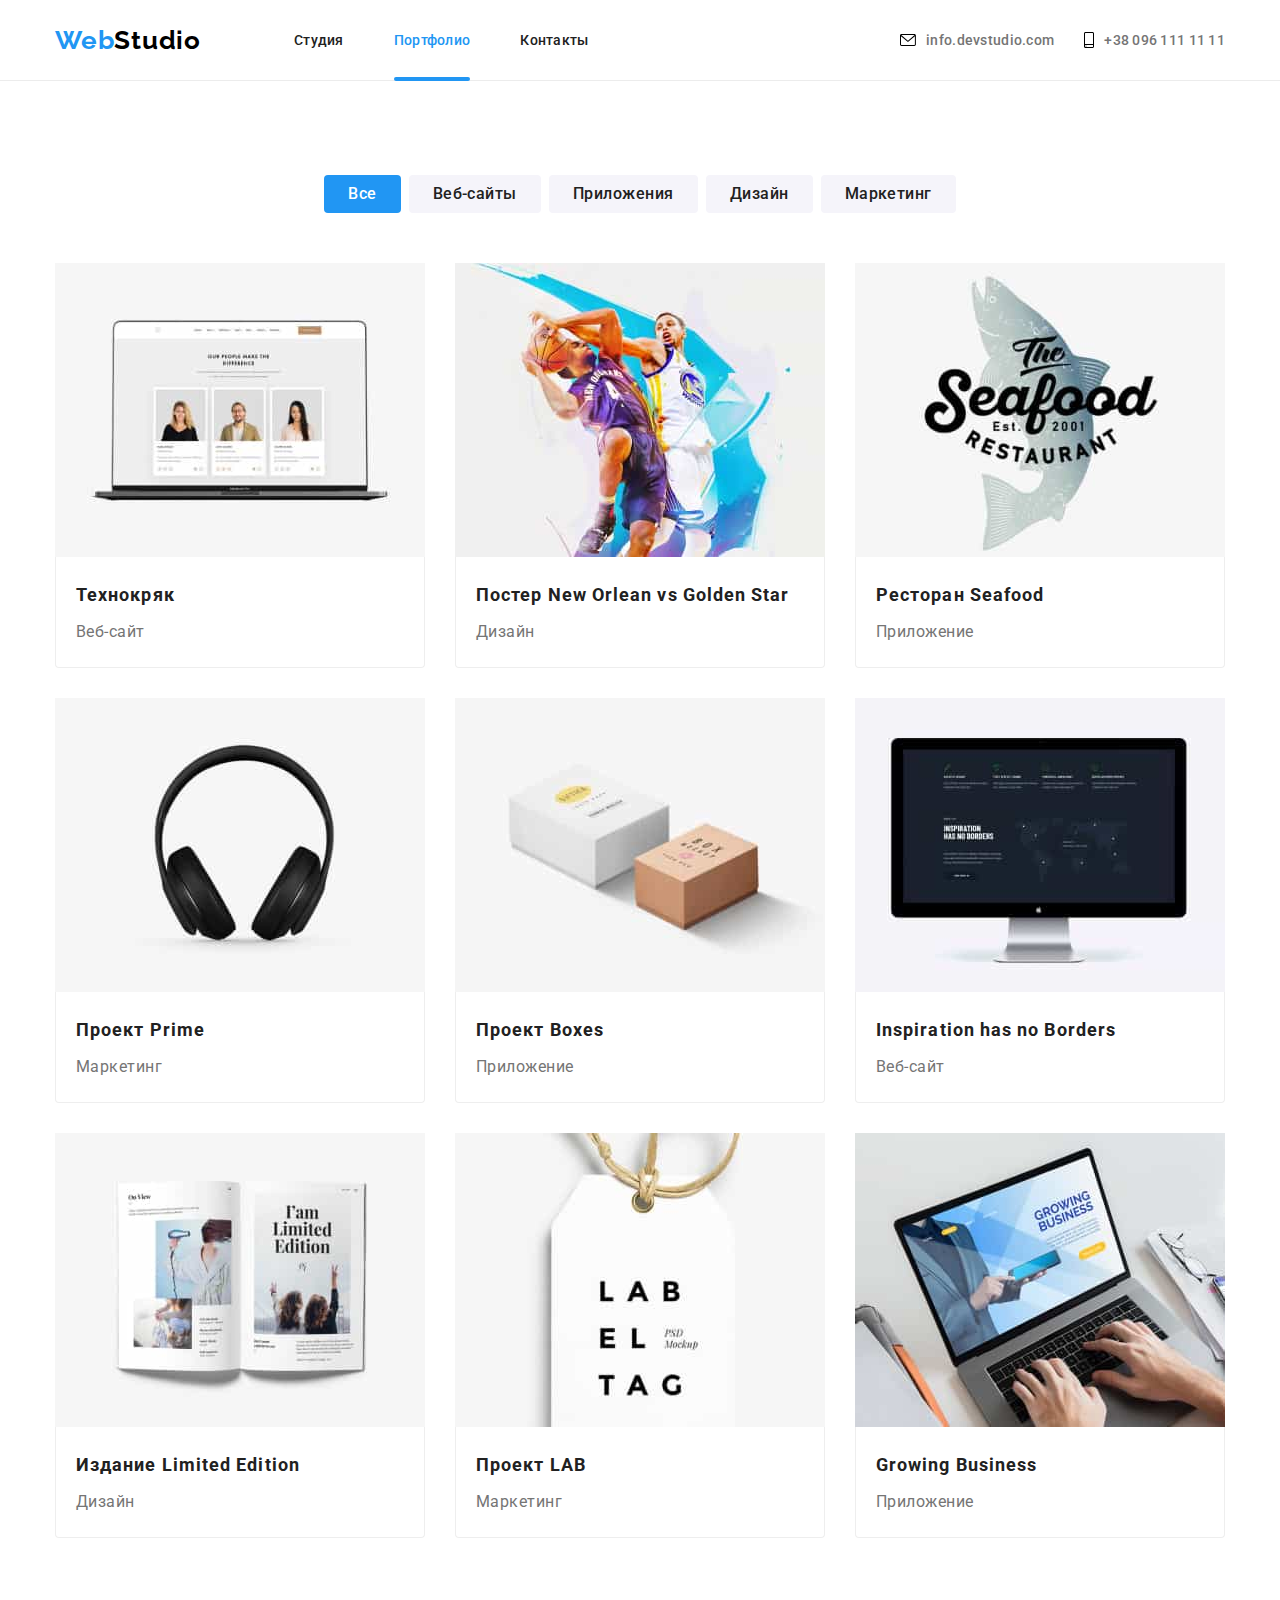
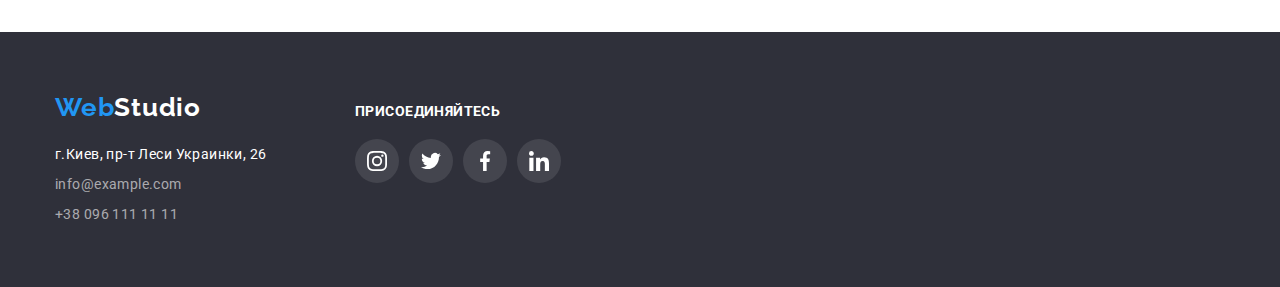
==== portfolio.html @ a5ac617f "Добавляет данные с пред.ДЗ" ====
<!DOCTYPE html>
<html lang="ru">

<head>
    <meta charset="UTF-8">
    <meta http-equiv="X-UA-Compatible" content="IE=edge">
    <meta name="viewport" content="width=device-width, initial-scale=1.0">
    <title>Document</title>
    <link rel="preconnect" href="https://fonts.googleapis.com">
    <link rel="preconnect" href="https://fonts.gstatic.com" crossorigin>
    <link
        href="https://fonts.googleapis.com/css2?family=Raleway:wght@700&family=Roboto:wght@400;500;700;900&display=swap"
        rel="stylesheet">
    <link rel="stylesheet"
        href="https://cdnjs.cloudflare.com/ajax/libs/modern-normalize/1.1.0/modern-normalize.min.css">
    <link rel="stylesheet" href="./css/styles.css" />
</head>

<!--Шапка (баннер)-->

<body>
    <header class="page-header">
        <div class="container main-nav">
            <nav class="nav">
                <a href="./index.html" class="logo">
                    <span>Web</span>Studio
                </a>
    
                <ul class="site-nav list">
                    <li class="site-nav-item"><a class="site-nav-link" href="./index.html">Студия</a></li>
                    <li class="site-nav-item"><a class="site-nav-link current" href="./portfolio.html">Портфолио</a></li>
                    <li class="site-nav-item"><a class="site-nav-link" href="">Контакты</a></li>
                </ul>
            </nav>
    
            <ul class="aside list">
                <li class="aside-item">
    
                    <a href="mailto:info.devstudio.com" class="aside-link">
                        <svg class="email">
                            <use href="./images/symbol-defs.svg#icon-envelope"></use>
                        </svg>
                        info.devstudio.com</a>
    
                </li>
                <li class="aside-item">
    
                    <a href="tel:+380961111111" class="aside-link">
                        <svg class="phone">
                            <use href="./images/symbol-defs.svg#icon-smartphone"></use>
                        </svg>
                        +38 096 111 11 11
                    </a>
    
                </li>
            </ul>
        </div>
    </header>

    <!--Портфолио-->
    <main>

        <section class="portfolio-nav section">
            <div class="container">
                <h1 class="portfolio"> Портфолио </h1>
                <ul class="portfolio-nav-list list">
                    <li class="portfolio-nav-button"><button class="portfolio-button button-all"
                            type="button">Все</button></li>
                    <li class="portfolio-nav-button"><button class="portfolio-button" type="button">Веб-сайты</button>
                    </li>
                    <li class="portfolio-nav-button"><button class="portfolio-button" type="button">Приложения</button>
                    </li>
                    <li class="portfolio-nav-button"><button class="portfolio-button" type="button">Дизайн</button></li>
                    <li class="portfolio-nav-button"><button class="portfolio-button" type="button">Маркетинг</button>
                    </li>
                </ul>

                <ul class="portfolio-list list">
                    <li class="portfolio-item">
                        <a href="#" class="portfolio-link">
                            <div class="image-relative">
                                <img src="./images/drop/img1.jpg" alt="Открытая страница сайта на ноутбуке" width="370"
                                    class="images">
                                    <div class="portfolio-overley">
                                        <p>Для получения перспективного изображения какого-либо предмета проводят из выбранной точки Евклидова пространства
                                            (центра
                                            перспективы) лучи ко всем точкам данного предмета. На пути лучей ставят ту поверхность, на которой желают
                                            получить
                                            изображение. В пересечении проведённых лучей с поверхностью получают искомое изображение предмета.</p>
                                    </div>
                            </div>
                                <div class="portfolio-card">
                                    <h2 class="subtitle">Технокряк</h2>
                                    <p class="text">Веб-сайт</p>
                                </div>
                        </a>
                    </li>
                    <li class="portfolio-item">
                        <a href="" class="portfolio-link">
                            <div class="image-relative">
                            <img src="./images/drop/img2.jpg" alt="Баскетбольные противники" width="370" class="images">
                                <div class="portfolio-overley">
                                    <p>Для получения перспективного изображения какого-либо предмета проводят из выбранной точки Евклидова пространства
                                        (центра
                                        перспективы) лучи ко всем точкам данного предмета. На пути лучей ставят ту поверхность, на которой желают
                                        получить
                                        изображение. В пересечении проведённых лучей с поверхностью получают искомое изображение предмета.</p>
                                </div>
                            </div>
                            <div class="portfolio-card">
                                <h2 class="subtitle">Постер New Orlean vs Golden Star</h2>
                                <p class="text">Дизайн</p>
                            </div>
                        </a>
                    </li>
                    <li class="portfolio-item">
                        <a href="" class="portfolio-link">
                            <div class="image-relative">
                            <img src="./images/drop/img3.jpg" alt="Логотип рыбного ресторана, рыба на фоне названия"
                                width="370" class="images">
                                <div class="portfolio-overley">
                                    <p>Для получения перспективного изображения какого-либо предмета проводят из выбранной точки Евклидова пространства
                                        (центра
                                        перспективы) лучи ко всем точкам данного предмета. На пути лучей ставят ту поверхность, на которой желают
                                        получить
                                        изображение. В пересечении проведённых лучей с поверхностью получают искомое изображение предмета.</p>
                                </div>
                            </div>
                            <div class="portfolio-card">
                                <h2 class="subtitle">Ресторан Seafood</h2>
                                <p class="text">Приложение</p>
                            </div>
                        </a>
                    </li>
                    <li class="portfolio-item">
                        <a href="" class="portfolio-link">
                            <div class="image-relative">
                            <img src="./images/drop/img4.jpg" alt="Наушники" width="370" class="images">
                            <div class="portfolio-overley">
                                <p>Для получения перспективного изображения какого-либо предмета проводят из выбранной точки Евклидова пространства
                                    (центра
                                    перспективы) лучи ко всем точкам данного предмета. На пути лучей ставят ту поверхность, на которой желают
                                    получить
                                    изображение. В пересечении проведённых лучей с поверхностью получают искомое изображение предмета.</p>
                            </div>
                            </div>
                            <div class="portfolio-card">
                                <h2 class="subtitle">Проект Prime</h2>
                                <p class="text">Маркетинг</p>
                            </div>
                        </a>
                    </li>
                    <li class="portfolio-item">
                        <a href="" class="portfolio-link">
                            <div class="image-relative">
                            <img src="./images/drop/img5.jpg" alt="Две картонные коробочки" width="370" class="images">
                            <div class="portfolio-overley">
                                <p>Для получения перспективного изображения какого-либо предмета проводят из выбранной точки Евклидова пространства
                                    (центра
                                    перспективы) лучи ко всем точкам данного предмета. На пути лучей ставят ту поверхность, на которой желают
                                    получить
                                    изображение. В пересечении проведённых лучей с поверхностью получают искомое изображение предмета.</p>
                            </div>
                            </div>
                            <div class="portfolio-card">
                                <h2 class="subtitle">Проект Boxes</h2>
                                <p class="text">Приложение</p>
                            </div>
                        </a>
                    </li>
                    <li class="portfolio-item">
                        <a href="" class="portfolio-link">
                            <div class="image-relative">
                            <img src="./images/drop/img6.jpg" alt="Монитор компьютера" width="370" class="images">
                            <div class="portfolio-overley">
                                <p>Для получения перспективного изображения какого-либо предмета проводят из выбранной точки Евклидова пространства
                                    (центра
                                    перспективы) лучи ко всем точкам данного предмета. На пути лучей ставят ту поверхность, на которой желают
                                    получить
                                    изображение. В пересечении проведённых лучей с поверхностью получают искомое изображение предмета.</p>
                            </div>
                            </div>
                            <div class="portfolio-card">
                                <h2 class="subtitle">Inspiration has no Borders</h2>
                                <p class="text">Веб-сайт</p>
                            </div>
                        </a>
                    </li>
                    <li class="portfolio-item">
                        <a href="" class="portfolio-link">
                            <div class="image-relative">
                            <img src="./images/drop/img7.jpg" alt="Открытая книга" width="370" class="images">
                            <div class="portfolio-overley">
                                <p>Для получения перспективного изображения какого-либо предмета проводят из выбранной точки Евклидова пространства
                                    (центра
                                    перспективы) лучи ко всем точкам данного предмета. На пути лучей ставят ту поверхность, на которой желают
                                    получить
                                    изображение. В пересечении проведённых лучей с поверхностью получают искомое изображение предмета.</p>
                            </div>
                            </div>
                            <div class="portfolio-card">
                                <h2 class="subtitle">Издание Limited Edition</h2>
                                <p class="text">Дизайн</p>
                            </div>
                        </a>
                    </li>
                    <li class="portfolio-item">
                        <a href="" class="portfolio-link">
                            <div class="image-relative">
                            <img src="./images/drop/img8.jpg" alt="Бирка" width="370" class="images">
                            <div class="portfolio-overley">
                                <p>Для получения перспективного изображения какого-либо предмета проводят из выбранной точки Евклидова пространства
                                    (центра
                                    перспективы) лучи ко всем точкам данного предмета. На пути лучей ставят ту поверхность, на которой желают
                                    получить
                                    изображение. В пересечении проведённых лучей с поверхностью получают искомое изображение предмета.</p>
                            </div>
                            </div>
                            <div class="portfolio-card">
                                <h2 class="subtitle">Проект LAB</h2>
                                <p class="text">Маркетинг</p>
                            </div>
                        </a>
                    </li>
                    <li class="portfolio-item">
                        <a href="" class="portfolio-link">
                            <div class="image-relative">
                            <img src="./images/drop/img9.jpg" alt="Руки человека который печатает на ноутбуке"
                                width="370" class="images">
                                <div class="portfolio-overley">
                                    <p>Для получения перспективного изображения какого-либо предмета проводят из выбранной точки Евклидова пространства
                                        (центра
                                        перспективы) лучи ко всем точкам данного предмета. На пути лучей ставят ту поверхность, на которой желают
                                        получить
                                        изображение. В пересечении проведённых лучей с поверхностью получают искомое изображение предмета.</p>
                                </div>
                            </div>
                            <div class="portfolio-card">
                                <h2 class="subtitle">Growing Business</h2>
                                <p class="text">Приложение</p>
                            </div>
                        </a>
                    </li>
                </ul>
            </div>
        </section>
    </main>

    <!-- Футтер -->
    <footer class="footer">
        <div class="container footer-box">
            <div class="contacts">
                <a href="./index.html" class="logo dark">
                    <span>Web</span>Studio
                </a>
                <address class="address">
                    <p class="footer-address">
                        г.Киев, пр-т Леси Украинки, 26
                    </p>
                    <ul class="footer-list list">
                        <li class="footer-item">
                            <a href="mailto:info@example.com" class="footer-link">info@example.com</a>
                        </li>
                        <li class="footer-item">
                            <a href="tel:+380961111111" class="footer-link">+38 096 111 11 11</a>
                        </li>
                    </ul>
                </address>
            </div>
    
            <div class="join">
                <p class="join-subtitle">Присоединяйтесь</p>
                <ul class="footer-social-list">
                    <li class="footer-social-item">
                        <a href="" class="footer-social-link">
                            <svg class="footer-social-icon">
                                <use href="./images/symbol-defs.svg#icon-instagram"> </use>
                            </svg>
                        </a>
                    </li>
                    <li class="footer-social-item">
                        <a href="" class="footer-social-link">
                            <svg class="footer-social-icon">
                                <use href="./images/symbol-defs.svg#icon-twitter"> </use>
                            </svg>
                        </a>
                    </li>
                    <li class="footer-social-item">
                        <a href="" class="footer-social-link">
                            <svg class="footer-social-icon">
                                <use href="./images/symbol-defs.svg#icon-facebook"> </use>
                            </svg>
                        </a>
                    </li>
                    <li class="footer-social-item">
                        <a href="" class="footer-social-link">
                            <svg class="footer-social-icon">
                                <use href="./images/symbol-defs.svg#icon-linkedin"> </use>
                            </svg>
                        </a>
                    </li>
                </ul>
            </div>
        </div>
    
    </footer>

</body>

</html>
---- css/styles.css ----
:root {
  --primary-text-color: #212121;
  --secondary-text-color: #757575;
  --accent-color: #2196f3;
  --primary-white-color: #fff;
  --portfolio-button: #f5f4fa;
  --black-color: #000;
  --background-footer-color: #2f303a;
  --portfolio-item-hover: #eee;
  --social: #afb1b8;
  --overley: rgba(33, 150, 243, 0.9);
}

body {
  background-color: var(--primary-white-color);
  font-family: "Roboto", sans-serif;
  color: var(--primary-text-color);
}

/*Утилиты*/
.list {
  list-style: none;
  margin: 0;
}

h1,
h2,
h3,
p {
  margin-bottom: 0;
  margin-top: 0;
}

/*****************Хедер, шапка страницы******************/
.logo > span {
  color: var(--accent-color);
}

.footer.logo {
  color: var(--primary-white-color);
}

.logo {
  display: block;
  padding-top: 24px;
  padding-bottom: 24px;

  color: var(--black-color);
  text-decoration: none;
  font-family: Raleway;
  font-style: normal;
  font-weight: bold;
  font-size: 26px;
  line-height: 1.192;
  letter-spacing: 0.03em;
}

.logo.dark {
  color: var(--primary-white-color);
  padding-top: 0;
  padding-bottom: 0;
  margin-bottom: 20px;

  /*outline: 2px solid #fff;*/
}

.site-nav-link {
  font-weight: 500;
  font-size: 14px;
  line-height: 1.143;
  letter-spacing: 0.02em;
  text-decoration: none;
  color: var(--primary-text-color);

  transition: color 250ms cubic-bezier(0.4, 0, 0.2, 1) 10ms;
}

.current {
  color: var(--accent-color);
}

.current::after {
  content: "";

  position: absolute;
  left: 0;
  bottom: -1px;
  display: block;
  width: 100%;
  height: 4px;
  border-radius: 2px;
  background-color: var(--accent-color);
}

.grey {
  background-color: var(--portfolio-button);
}

.aside-link {
  display: flex;
  align-items: center;
  text-decoration: none;
  letter-spacing: 0.02em;
  font-weight: 500;
  font-size: 14px;
  line-height: 1.143;
  letter-spacing: 0.02em;
  color: var(--secondary-text-color);

  transition: color 250ms cubic-bezier(0.4, 0, 0.2, 1) 10ms;
}

.site-nav-link:hover,
.site-nav-link:focus,
.aside-link:hover,
.aside-link:focus,
.footer-link:focus,
.footer-link:hover {
  color: var(--accent-color);
}

.aside-link:hover svg,
.aside-link:focus svg {
  fill: var(--accent-color);
}

.container {
  padding: 0 15px;
  width: 1200px;
  margin-right: auto;
  margin-left: auto;
}

.main-nav {
  display: flex;
  align-items: center;
}

.site-nav {
  display: flex;
  margin-left: 93px;
  padding-left: 0;
}

.nav {
  display: flex;
  align-items: center;
}

.site-nav-item {
  position: relative;
  margin: 0;
}

.site-nav-item:not(:last-child) {
  margin-right: 50px;
}

.site-nav-link {
  display: block;
  padding-top: 32px;
  padding-bottom: 32px;
}

.aside {
  display: flex;
  margin-left: auto;
  padding-left: 0;
}

.aside-link {
  padding-top: 32px;
  padding-bottom: 32px;
}

.aside-item + .aside-item {
  margin-left: 30px;
}

.page-header {
  border-bottom: 1px solid #ececec;
}

.email {
  width: 16px;
  height: 12px;
  margin-right: 10px;

  transition: fill 250ms cubic-bezier(0.4, 0, 0.2, 1) 10ms;
}

.phone {
  width: 10px;
  height: 16px;
  margin-right: 10px;

  transition: fill 250ms cubic-bezier(0.4, 0, 0.2, 1) 10ms;
}

/***************Портфолио****************/

.portfolio {
  position: absolute;
  width: 1px;
  height: 1px;
  margin: -1px;
  border: 0;
  padding: 0;
  white-space: nowrap;
  clip-path: inset(100%);
  clip: rect(0 0 0 0);
  overflow: hidden;
}

.portfolio-list {
  display: flex;
  flex-wrap: wrap;
  list-style: none;
  margin: 0;
  padding: 0;
  margin-left: -30px;
  margin-top: -30px;
}

.portfolio-item {
  flex-basis: calc((100% - 3 * 30px) / 3);
  margin-left: 30px;
  margin-top: 30px;
}

.portfolio-nav-button {
  display: block;
}

.portfolio-link {
  display: block;
  text-decoration: none;
  transition: box-shadow 250ms cubic-bezier(0.4, 0, 0.2, 1);
}

.portfolio-link:focus,
.portfolio-link:hover {
  background-color: var(--primary-white-color);
  box-shadow: 0px 1px 1px rgba(0, 0, 0, 0.12), 0px 4px 4px rgba(0, 0, 0, 0.06),
    1px 4px 6px rgba(0, 0, 0, 0.16);
}

.portfolio-nav-button > button:hover,
.portfolio-nav-button > button:focus {
  color: var(--primary-white-color);
  background-color: var(--accent-color);
  cursor: pointer;
  box-shadow: 0px 3px 1px rgba(0, 0, 0, 0.1), 0px 1px 2px rgba(0, 0, 0, 0.08),
    0px 2px 2px rgba(0, 0, 0, 0.12);
  border-radius: 4px;
}
.portfolio-nav-button:not(:last-child) {
  margin-right: 8px;
}

.portfolio-nav-list {
  display: flex;
  padding-left: 0;
  margin-bottom: 50px;
  justify-content: center;
}

.portfolio-button {
  display: block;
  border-radius: 4px;
  border: none;
  margin: 0;
  padding: 6px 24px;

  font-family: inherit;
  font-weight: 500;
  font-size: 16px;
  line-height: 1.625;
  color: var(--primary-text-color);
  background-color: var(--portfolio-button);
  letter-spacing: 0.03em;

  transition-property: background-color, color;
  transition-duration: 250ms;
  transition-timing-function: cubic-bezier(0.4, 0, 0.2, 1);
}

.portfolio-card {
  border-right: 1px solid var(--portfolio-item-hover);
  border-bottom: 1px solid var(--portfolio-item-hover);
  border-left: 1px solid var(--portfolio-item-hover);
  padding: 20px 20px;
  border-radius: 0 0 4px 4px;
}

.portfolio-overley {
  position: absolute;
  top: 100%;
  left: 0;

  padding: 10px 20px;
  width: 370px;
  height: 294px;
  background-color: var(--overley);

  transition-property: transform;
  transition-duration: 500ms;
  transition-delay: 100ms;
  transition-timing-function: cubic-bezier(0.4, 0, 0.2, 1);
}

.portfolio-link:hover .portfolio-overley,
.portfolio-link:focus .portfolio-overley {
  transform: translateY(-100%);
}

.image-relative {
  position: relative;
  overflow: hidden;
}

.portfolio-overley > p {
  font-weight: normal;
  font-size: 18px;
  line-height: 1.556;
  letter-spacing: 0.03em;
  color: var(--primary-white-color);
}

.button-all {
  background-color: var(--accent-color);
  color: var(--primary-white-color);
}

.subtitle {
  color: var(--primary-text-color);
  font-weight: bold;
  font-size: 18px;
  line-height: 2;
  letter-spacing: 0.06em;
  margin-bottom: 4px;
}

.text {
  color: var(--secondary-text-color);
  font-weight: normal;
  font-size: 16px;
  line-height: 1.875;
  letter-spacing: 0.03em;
}

.button {
  border-radius: 4px;
  border-color: transparent;
  width: 200px;
  height: 50px;
  padding: 0;

  font-family: inherit;
  font-weight: 500;
  font-size: 16px;
  line-height: 1.625;
  background-color: var(--portfolio-button);
  color: var(--primary-text-color);
  letter-spacing: 0.06em;

  transition: background-color 250ms cubic-bezier(0.4, 0, 0.2, 1) 510ms;
}

.images {
  display: block;
  width: 100%;
  height: auto;
}

/**************Футтер***********************/

.footer {
  padding-top: 60px;
  padding-bottom: 60px;

  background: var(--background-footer-color);
}

.footer-link {
  color: rgba(255, 255, 255, 0.6);
  font-weight: normal;
  font-size: 14px;
  line-height: 1.714;
  text-decoration: none;
  font-style: normal;
  letter-spacing: 0.03em;

  transition: color 250ms cubic-bezier(0.4, 0, 0.2, 1) 10ms;
}
.footer-address {
  color: var(--primary-white-color);
  font-weight: normal;
  font-size: 14px;
  line-height: 1.714;
  text-decoration: none;
  font-style: normal;
  letter-spacing: 0.03em;
  margin-bottom: 6px;
}

.footer-list {
  justify-content: left;
  padding-left: 0;
}

.footer-item:not(:last-child) {
  margin-bottom: 6px;
}

.join {
  display: block;
  width: 206px;
  height: 80px;
  justify-content: center;
  margin-left: 70px;
}

.join-subtitle {
  font-family: inherit;
  font-weight: bold;
  font-size: 14px;
  line-height: 1.143;
  letter-spacing: 0.03em;
  text-transform: uppercase;
  color: var(--primary-white-color);
  margin-bottom: 20px;
}

.footer-social-link {
  display: flex;
  width: 44px;
  height: 44px;
  border-radius: 50%;
  justify-content: center;
  align-items: center;
  background-color: rgba(255, 255, 255, 0.1);

  transition: background-color 250ms cubic-bezier(0.4, 0, 0.2, 1) 10ms;
}

.footer-social-link:hover,
.footer-social-link:focus {
  background-color: var(--accent-color);
}

.footer-social-list {
  display: flex;
  padding-left: 0;
  margin: 0;
}

.footer-social-item:not(:last-child) {
  margin-right: 10px;
}

.footer-social-icon {
  /*display: block;*/
  width: 20px;
  height: 20px;
  fill: var(--primary-white-color);
}

.footer-social-item {
  display: flex;
  list-style: none;
  height: auto;
}

.footer-box {
  display: flex;
  align-items: baseline;
}

.contacts {
  min-width: 230px;
}

/***************Главная страница****************/
.title {
  font-weight: 900;
  font-size: 44px;
  line-height: 1.364;
  color: var(--primary-white-color);
  text-transform: uppercase;
  letter-spacing: 0.06em;
}
.banner {
  background: var(--background-footer-color);
  text-align: center;
  max-width: 1600px;
  margin-right: auto;
  margin-left: auto;
  background-image: linear-gradient(
      rgba(47, 48, 58, 0.4),
      rgba(47, 48, 58, 0.4)
    ),
    url(../images/img10.jpg);
  background-size: cover;
  background-repeat: no-repeat;
}
.features-subtitle {
  margin: 0 0 10px 0;

  color: var(--primary-text-color);
  font-style: normal;
  font-weight: bold;
  font-size: 14px;
  line-height: 1.143;
  text-transform: uppercase;
  letter-spacing: 0.03em;
}
.features-text {
  margin: 0;

  color: var(--secondary-text-color);
  font-weight: normal;
  font-size: 14px;
  line-height: 1.714;
  letter-spacing: 0.03em;
}
.features-list {
  display: flex;
}

.features-item {
  width: 270px;
  text-align: left;
}
.features-item:not(:last-child) {
  margin-right: 30px;
}

/********Чем мы занимаемся***************/

.subject {
  text-align: center;

  color: var(--primary-text-color);

  font-style: normal;
  font-weight: bold;
  font-size: 36px;
  line-height: 1.167;
  letter-spacing: 0.03em;
}

.subject-list {
  display: flex;
  padding-left: 0;
}

.subject-item {
  position: relative;
  box-shadow: 0px 4px 4px rgba(0, 0, 0, 0.25);
}

.subject-image-box {
  position: absolute;
  bottom: 0;
  left: 0;

  display: flex;
  justify-content: center;
  align-items: center;

  width: 370px;
  height: 70px;
  /* outline: 2px solid blueviolet; */
  background-color: rgba(47, 48, 58, 0.8);
}

.subject-image-box > p {
  color: var(--primary-white-color);
  font-weight: bold;
  font-size: 14px;
  line-height: 1.143;
  text-align: center;
  letter-spacing: 0.03em;
  text-transform: uppercase;
}
/************Наша команда************/

.our-team-name {
  text-align: center;
  margin-bottom: 10px;

  font-weight: 500;
  font-size: 16px;
  line-height: 1.188;
  letter-spacing: 0.03em;
  color: var(--primary-text-color);
}

.our-team-text {
  text-align: center;

  font-weight: normal;
  font-size: 16px;
  line-height: 1.188;
  letter-spacing: 0.03em;
  color: var(--secondary-text-color);
  margin-bottom: 16px;
}

.our-team-list {
  display: flex;
  padding-left: 0;
}

.our-team-item {
  background-color: var(--primary-white-color);

  width: 270px;
  box-shadow: 0px 1px 3px rgba(0, 0, 0, 0.12), 0px 1px 1px rgba(0, 0, 0, 0.14),
    0px 2px 1px rgba(0, 0, 0, 0.2);
  border-radius: 0 0 4px 4px;
}

.our-team-item:not(:last-child) {
  margin-right: 30px;
}

.images-team {
  display: block;
  max-width: 100%;
  height: auto;
}

.team-name-text {
  padding: 30px 32px;
}

.social {
  display: flex;
  width: 206px;
  height: 44px;
  fill: var(--social);
}

.social-link {
  display: flex;
  width: 44px;
  height: 44px;
  border-radius: 50%;
  background-color: var(--primary-white-color);
  align-items: center;
  justify-content: center;

  transition: background-color 250ms cubic-bezier(0.4, 0, 0.2, 1) 10ms;
}

.social-list {
  display: flex;
  list-style-type: none;
  padding: 0;
  justify-content: center;
}

.social-item:not(:last-child) {
  margin-right: 10px;
}

.social-icon {
  width: 20px;
  height: 20px;
  fill: var(--social);

  transition: fill 250ms cubic-bezier(0.4, 0, 0.2, 1) 10ms;
}

.social-link:hover svg,
.social-link:focus svg {
  fill: var(--primary-white-color);
  cursor: pointer;
}

.social-link:hover,
.social-link:focus {
  background-color: var(--accent-color);
}

.social-item {
  display: flex;
  height: auto;
}

/******************* Наши клиенты *********************/

.clients-list {
  display: flex;
  list-style-type: none;
  padding: 0;
  margin-top: 0;
  margin-bottom: 0;
  justify-content: center;
}

.clients-logo {
  fill: var(--social);
  width: 106px;
  height: 60px;

  transition-property: fill;
  transition-duration: 250ms;
  transition-timing-function: cubic-bezier(0.4, 0, 0.2, 1);
  transition-delay: 50ms;
}

.clients-link {
  display: flex;
  justify-content: center;
  align-items: center;
  width: 170px;
  height: 92px;

  border: 1px solid var(--social);
  border-radius: 4px;
  cursor: pointer;

  transition-property: border-color;
  transition-duration: 250ms;
  transition-timing-function: cubic-bezier(0.4, 0, 0.2, 1);
  transition-delay: 50ms;
}

.clients-item:not(:last-child) {
  margin-right: 30px;
}

.clients-item {
  border-color: var(--social);
}

.clients-link:hover svg,
.clients-link:focus svg {
  fill: var(--accent-color);
}

.clients-link:hover,
.clients-link:focus {
  border-color: var(--accent-color);
  cursor: pointer;
  /* opacity: 1; */
}

/* *************Кнопка баннера ********************/
.banner > button {
  font-style: normal;
  font-weight: bold;
  font-size: 16px;
  line-height: 1.875;
  letter-spacing: 0.06em;
  color: var(--primary-white-color);
  background-color: #188ce8;
}

.banner > button:focus,
.banner > button:hover {
  color: var(--primary-white-color);
  cursor: pointer;
  background-color: var(--accent-color);
}

.banner {
  padding-top: 200px;
  padding-bottom: 200px;
}

.subject {
  margin-bottom: 50px;
}

.subject-item {
  width: 370px;
  height: 294px;
}
.subject-item:not(:last-child) {
  margin-right: 30px;
}

.section {
  padding-top: 94px;
  padding-bottom: 94px;
}

.works-section {
  padding-top: 0;
}

.features-icon {
  display: flex;
  justify-content: center;
  align-items: center;
  text-align: center;
  list-style: none;
  /* padding: 25px 100px; */
  margin-bottom: 30px;

  width: 270px;
  height: 120px;
  background: var(--portfolio-button);
  border-radius: 4px;
}

/************Модальное окно****************/
.backdrop {
  position: fixed;
  top: 0;
  left: 0;

  background-color: rgba(0, 0, 0, 0.2);
  width: 100%;
  height: 100%;

  opacity: 1;
  transform: scale(100px);
  transition: opacity 250ms cubic-bezier(0.4, 0, 0.2, 1);
}

.backdrop.is-hidden {
  opacity: 0;
  pointer-events: none;
}

.backdrop.is-hidden .modal {
  transform: translate(-50%, -50%) scale(0);
}
.modal {
  position: absolute;
  top: 50%;
  left: 50%;
  transform: translate(-50%, -50%) scale(1);
  transition: transform 250ms cubic-bezier(0.4, 0, 0.2, 1);

  height: 581px;
  width: 528px;
  background-color: white;
}

.modal-close {
  position: absolute;
  width: 18px;
  height: 18px;
  top: 50%;
  left: 50%;
  transform: translate(-50%, -50%);
}

.button-close {
  position: absolute;
  top: 8px;
  right: 8px;
  width: 30px;
  height: 30px;
  border-radius: 15px;
  border-color: rgba(0, 0, 0, 0.1);
  background-color: var(--primary-white-color);
}
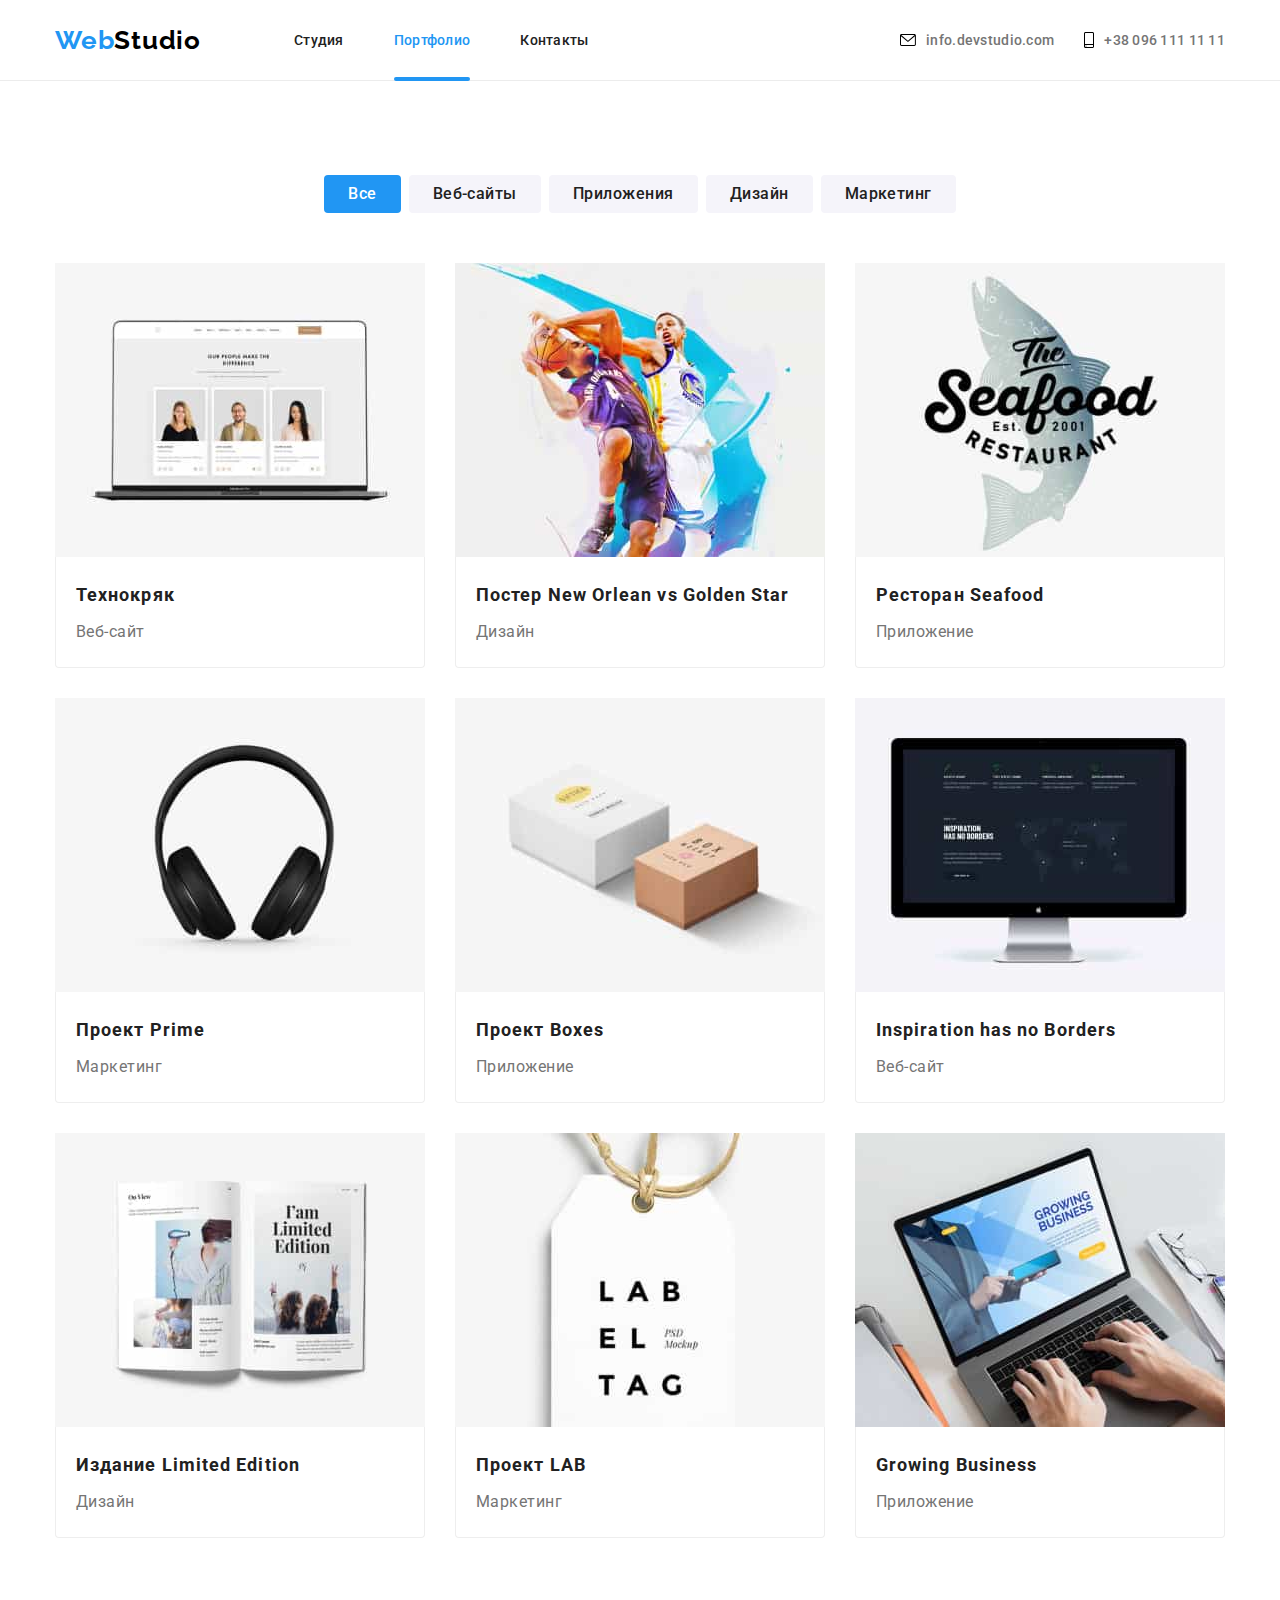
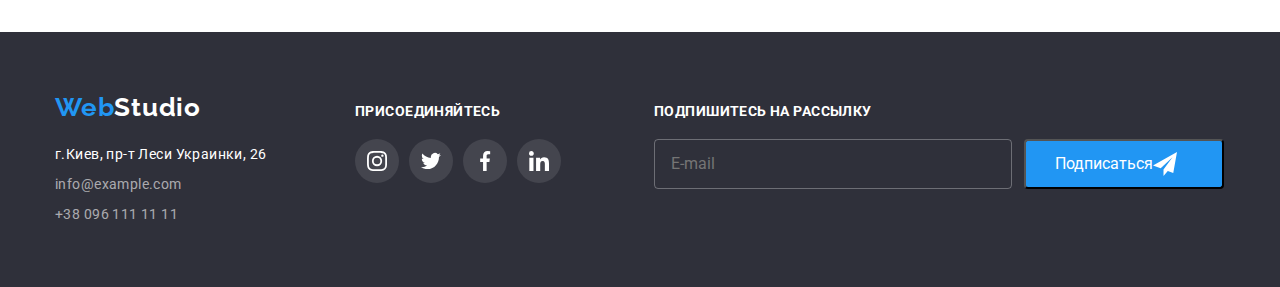
==== commit 51eaf57f: "Выполняет задание 6 ДЗ" ====
--- a/portfolio.html
+++ b/portfolio.html
@@ -269,7 +269,7 @@
             </div>
     
             <div class="join">
-                <p class="join-subtitle">Присоединяйтесь</p>
+                <p class="subscribe-text">Присоединяйтесь</p>
                 <ul class="footer-social-list">
                     <li class="footer-social-item">
                         <a href="" class="footer-social-link">
@@ -301,7 +301,23 @@
                     </li>
                 </ul>
             </div>
-        </div>
+            
+            <div class="subscribe">
+                <p class="subscribe-text">Подпишитесь на рассылку</p>
+                <form class="subsc">
+                    <label class="footer-mail-label">
+                        <input class="footer-mail-input" name="subscribe" type="email" placeholder="E-mail">
+                    </label>
+                    <button class="button-subscribe" type="submit">
+                        Подписаться
+                        <svg class="subscribe-icon" width="24px" heigth="24px">
+                            <use href="/images/symbol-defs.svg#icon-send"></use>
+                        </svg>
+                    </button>
+                </form>
+            </div>
+            
+            </div>
     
     </footer>
 
--- a/css/styles.css
+++ b/css/styles.css
@@ -5,6 +5,7 @@
   --primary-white-color: #fff;
   --portfolio-button: #f5f4fa;
   --black-color: #000;
+  --button-hover: #188ce8;
   --background-footer-color: #2f303a;
   --portfolio-item-hover: #eee;
   --social: #afb1b8;
@@ -421,7 +422,7 @@
   margin-left: 70px;
 }
 
-.join-subtitle {
+.subscribe-text {
   font-family: inherit;
   font-weight: bold;
   font-size: 14px;
@@ -757,14 +758,14 @@
   line-height: 1.875;
   letter-spacing: 0.06em;
   color: var(--primary-white-color);
-  background-color: #188ce8;
+  background-color: var(--accent-color);
 }
 
 .banner > button:focus,
 .banner > button:hover {
   color: var(--primary-white-color);
   cursor: pointer;
-  background-color: var(--accent-color);
+  background-color: var(--button-hover);
 }
 
 .banner {
@@ -841,6 +842,7 @@
   height: 581px;
   width: 528px;
   background-color: white;
+  border-radius: 4px;
 }
 
 .modal-close {
@@ -850,6 +852,7 @@
   top: 50%;
   left: 50%;
   transform: translate(-50%, -50%);
+  transition: fill 250ms cubic-bezier(0.4, 0, 0.2, 1);
 }
 
 .button-close {
@@ -862,3 +865,212 @@
   border-color: rgba(0, 0, 0, 0.1);
   background-color: var(--primary-white-color);
 }
+
+.button-close:hover .modal-close,
+.button-close:focus .modal-close {
+  fill: var(--accent-color);
+}
+.form {
+  width: 100%;
+  margin-left: auto;
+  margin-right: auto;
+  padding: 40px;
+}
+
+.form-field {
+  position: relative;
+  display: flex;
+  flex-direction: column;
+  margin-bottom: 10px;
+}
+
+.textarea-field {
+  display: flex;
+  flex-direction: column;
+  margin-bottom: 20px;
+  padding: 0;
+}
+
+.checkbox-field {
+  /* display: flex; */
+  /* justify-content: center; */
+  margin-bottom: 30px;
+  font-weight: normal;
+  font-size: 14px;
+  line-height: 1.714;
+  letter-spacing: 0.03em;
+  color: var(--secondary-text-color);
+}
+
+.checkbox-field a {
+  color: var(--accent-color);
+}
+
+.form-label {
+  color: var(--secondary-text-color);
+  margin-bottom: 4px;
+  font-weight: normal;
+  font-size: 12px;
+  line-height: 1.167;
+  letter-spacing: 0.01em;
+}
+
+.form-input {
+  border: 1px solid rgba(33, 33, 33, 0.2);
+  border-radius: 4px;
+  padding: 11px 11px 11px 42px;
+
+  transition: border-color 250ms cubic-bezier(0.4, 0, 0.2, 1);
+}
+
+.form-input:hover,
+.form-input:focus {
+  border-color: var(--accent-color);
+  outline: none;
+}
+
+.form-input:hover + .icon-input,
+.form-input:focus + .icon-input {
+  fill: var(--accent-color);
+}
+
+.callback {
+  display: block;
+  font-size: 20px;
+  line-height: 1.15;
+  text-align: center;
+  letter-spacing: 0.03em;
+
+  margin-bottom: 12px;
+}
+
+.form-textarea {
+  border: 1px solid rgba(33, 33, 33, 0.2);
+  color: rgba(117, 117, 117, 0.5);
+  border-radius: 4px;
+  padding: 12px 16px;
+  width: 448px;
+  height: 120px;
+
+  font-weight: normal;
+  font-size: 14px;
+  line-height: 1.143;
+  letter-spacing: 0.01em;
+
+  transition: border-color 250ms cubic-bezier(0.4, 0, 0.2, 1);
+}
+
+.form-textarea:hover,
+.form-textarea:focus {
+  border-color: var(--accent-color);
+  outline: none;
+}
+
+.form-button {
+  display: flex;
+  justify-content: center;
+  align-items: center;
+  margin: auto;
+  border-radius: 4px;
+
+  width: 200px;
+  height: 50px;
+  background-color: var(--accent-color);
+  color: var(--primary-white-color);
+  font-weight: bold;
+  font-size: 16px;
+  line-height: 1.875;
+  text-align: center;
+  letter-spacing: 0.06em;
+
+  transition: background-color 250ms cubic-bezier(0.4, 0, 0.2, 1);
+  transition: box-shadow 250ms cubic-bezier(0.4, 0, 0.2, 1);
+}
+
+.form-button:hover,
+.form-button:focus {
+  background-color: var(--button-hover);
+  box-shadow: 0px 4px 4px rgba(0, 0, 0, 0.15);
+  cursor: pointer;
+}
+
+.icon-input {
+  position: absolute;
+  width: 18px;
+  height: 18px;
+  top: 50%;
+  left: 12px;
+
+  transition: fill 250ms cubic-bezier(0.4, 0, 0.2, 1);
+}
+
+.checkbox-input {
+  position: absolute;
+  appearance: none;
+  -webkit-appearance: none;
+  -moz-appearance: none;
+}
+
+.check-box {
+  display: flex;
+  align-items: center;
+  position: absolute;
+  top: 1px;
+  width: 16px;
+  height: 15px;
+
+  border: 2px solid #000;
+  border-radius: 2px;
+  margin-left: 12px;
+}
+
+.checkbox-label {
+  position: relative;
+  padding-left: 35px;
+}
+
+.checkbox-input:checked + .check-box {
+  border-color: var(--accent-color);
+  background-color: var(--accent-color);
+  background-image: url(/images/icon-check-on.svg);
+  background-origin: border-box;
+}
+
+.subscribe {
+  display: block;
+  margin-left: 93px;
+}
+
+.footer-mail-input {
+  width: 358px;
+  height: 50px;
+  border: 1px solid rgba(255, 255, 255, 0.3);
+  border-radius: 4px;
+  outline: none;
+  background-color: transparent;
+  padding-left: 16px;
+  color: var(--primary-white-color);
+}
+
+.button-subscribe {
+  display: flex;
+  align-items: center;
+  padding-left: 29px;
+  padding-right: 10px;
+  width: 200px;
+  height: 50px;
+  background-color: var(--accent-color);
+  border-radius: 4px;
+  color: var(--primary-white-color);
+  margin-left: 12px;
+  transition: background-color 250ms cubic-bezier(0.4, 0, 0.2, 1);
+}
+
+.button-subscribe:hover {
+  background-color: var(--button-hover);
+  cursor: pointer;
+}
+
+.subsc {
+  display: flex;
+}
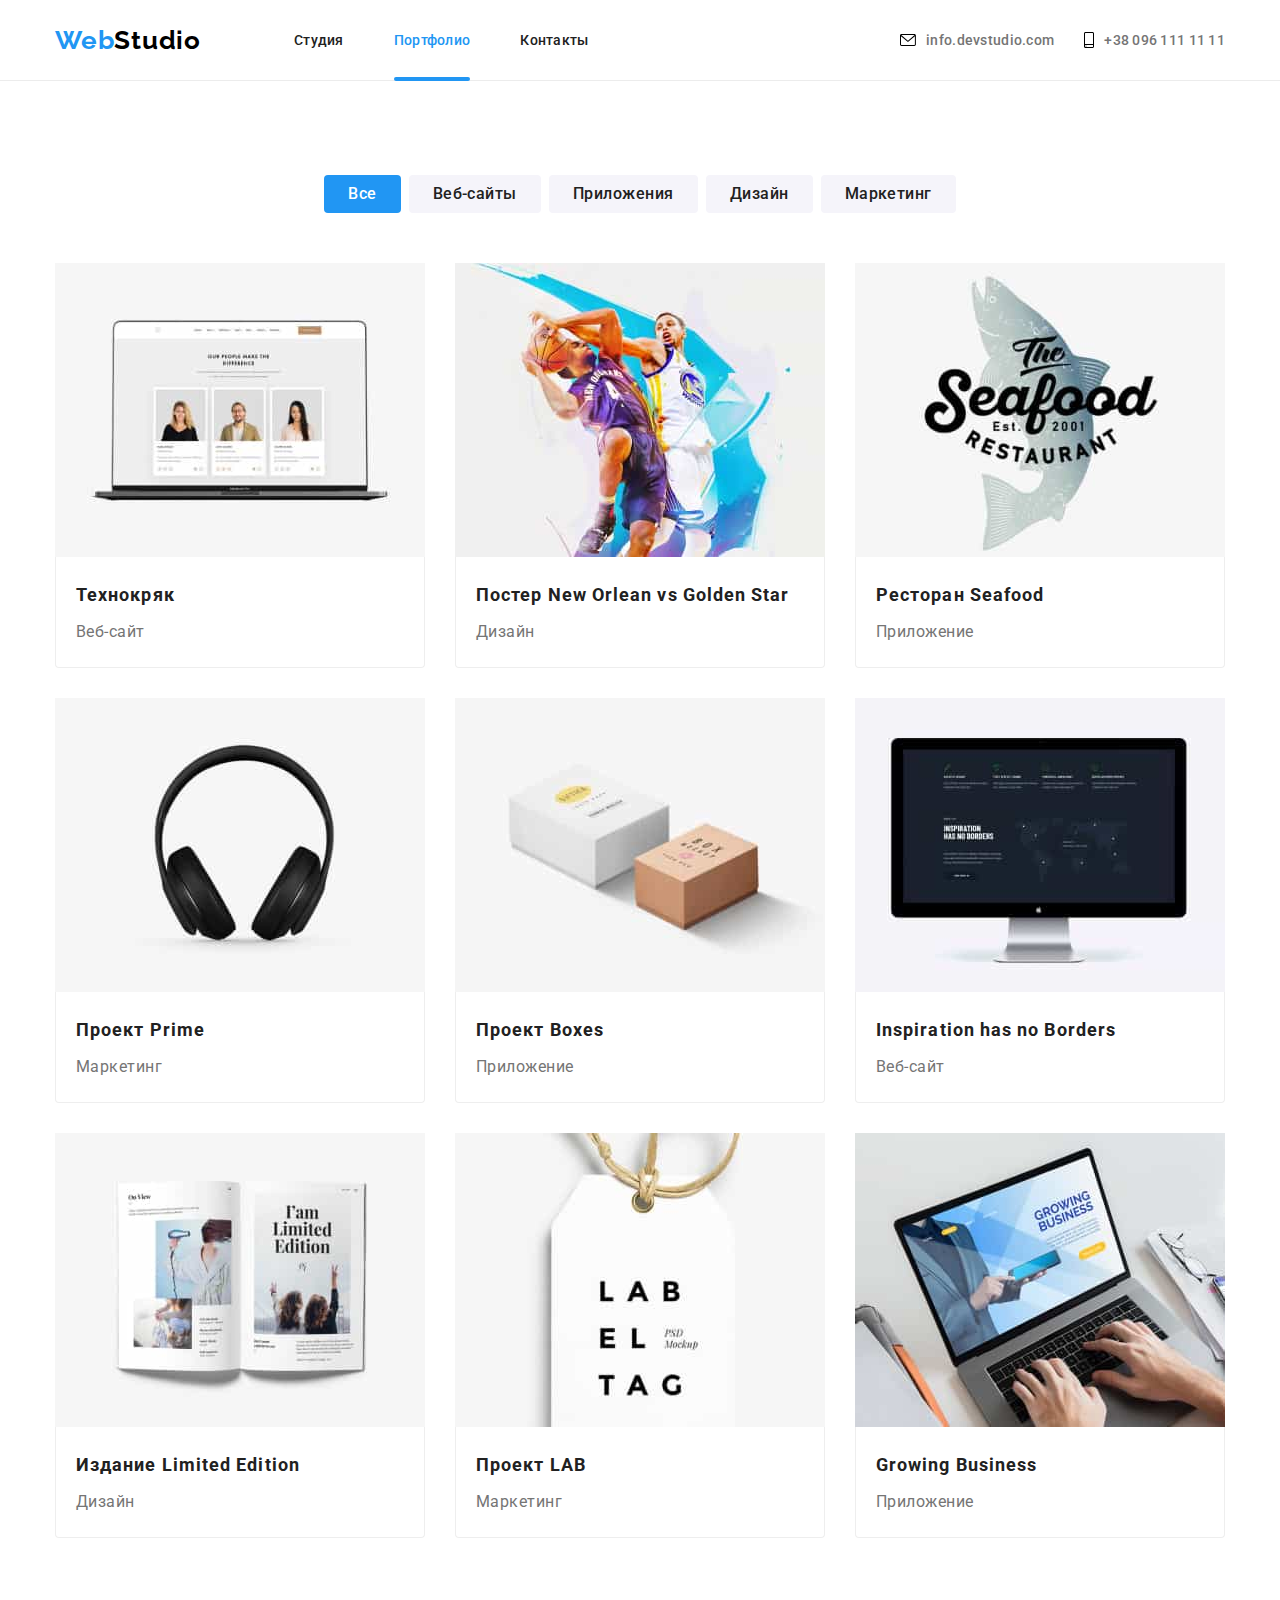
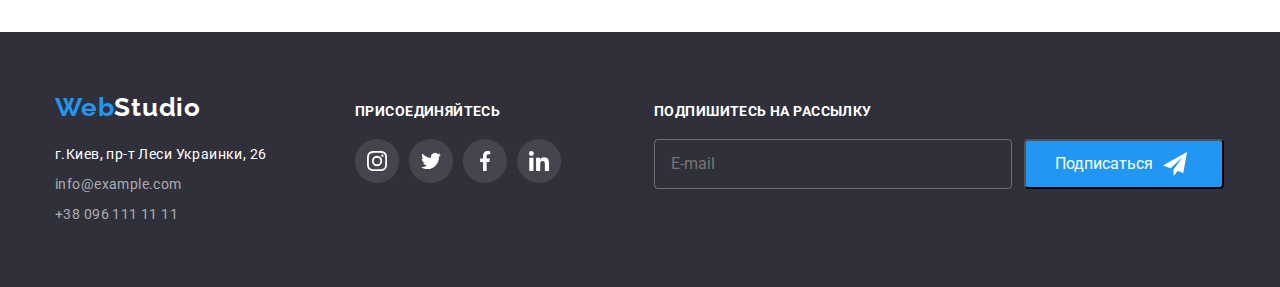
==== commit 49dfd0ed: "исправляет адрес иконкам" ====
--- a/portfolio.html
+++ b/portfolio.html
@@ -311,7 +311,7 @@
                     <button class="button-subscribe" type="submit">
                         Подписаться
                         <svg class="subscribe-icon" width="24px" heigth="24px">
-                            <use href="/images/symbol-defs.svg#icon-send"></use>
+                            <use href="./images/symbol-defs.svg#icon-send"></use>
                         </svg>
                     </button>
                 </form>
--- a/css/styles.css
+++ b/css/styles.css
@@ -1056,7 +1056,6 @@
   display: flex;
   align-items: center;
   padding-left: 29px;
-  padding-right: 10px;
   width: 200px;
   height: 50px;
   background-color: var(--accent-color);
@@ -1074,3 +1073,7 @@
 .subsc {
   display: flex;
 }
+
+.subscribe-icon {
+  margin-left: 10px;
+}
